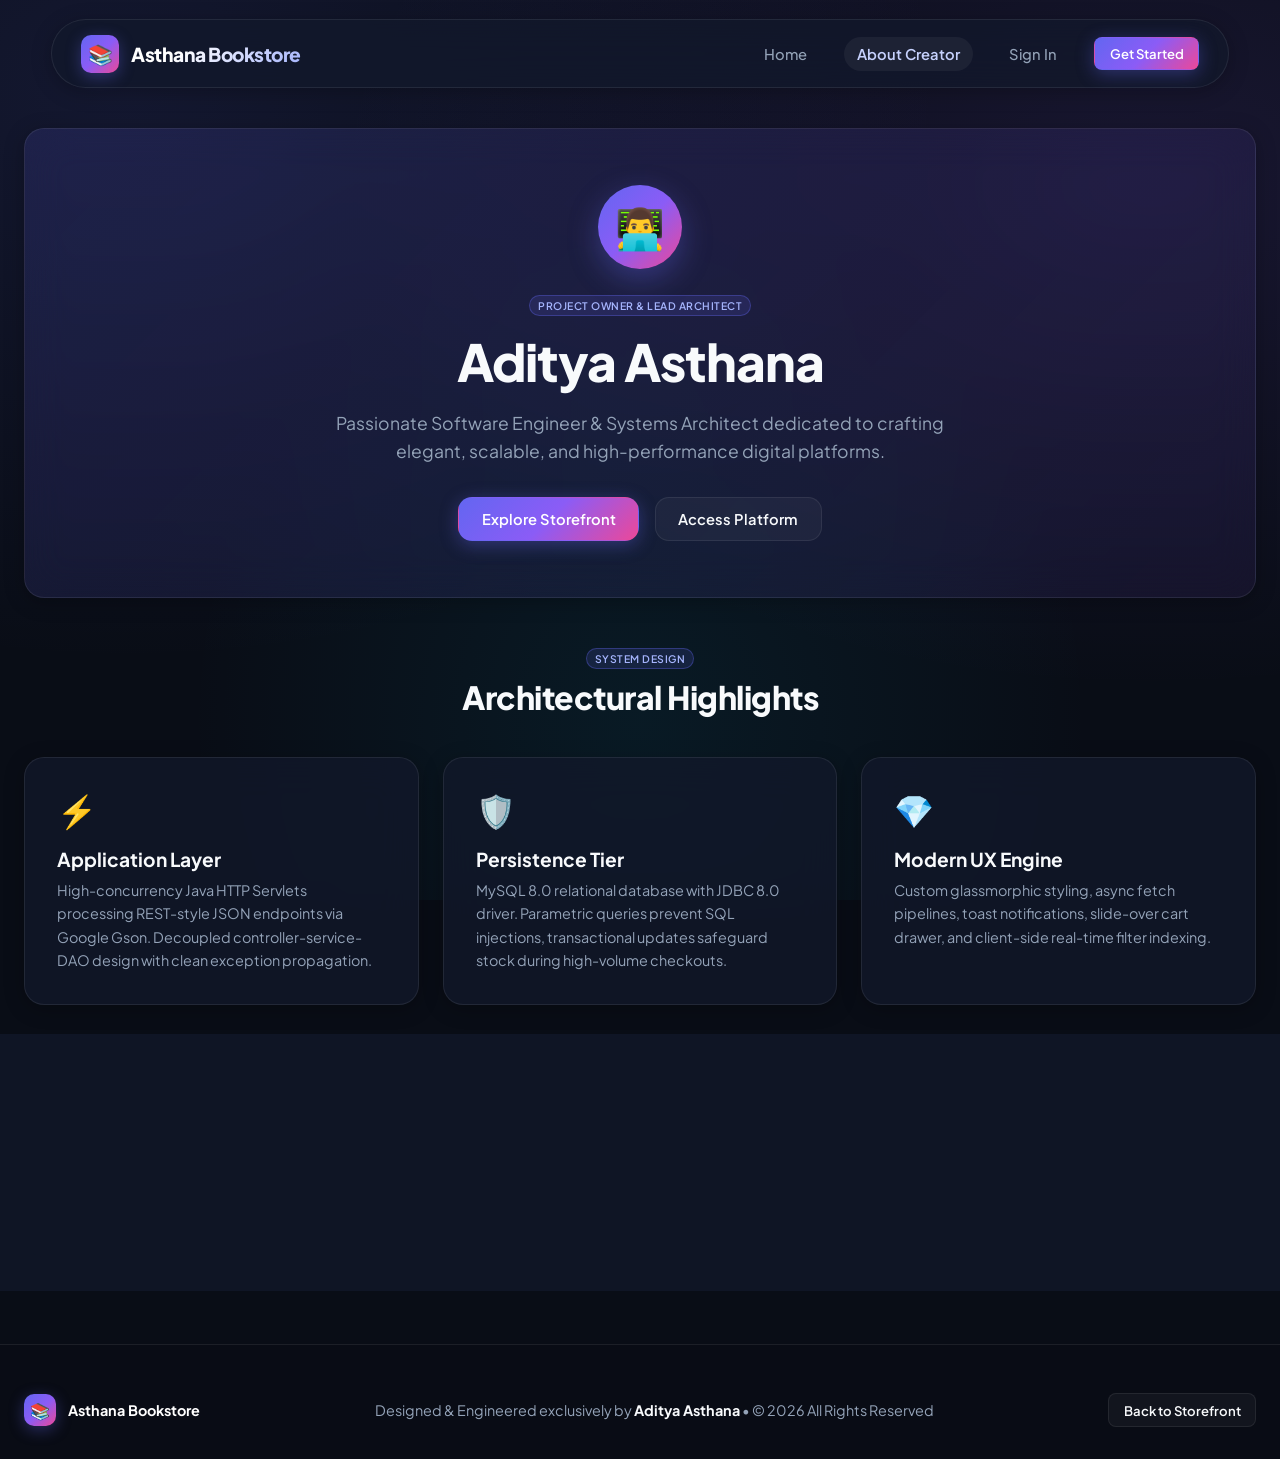
==== WebContent/about.html @ c239c08f "Initial commit: Asthana Bookstore Modern by Aditya Asthana" ====
<!DOCTYPE html>
<html lang="en">
<head>
    <meta charset="UTF-8">
    <meta name="viewport" content="width=device-width, initial-scale=1.0">
    <title>About Project & Creator | Asthana Bookstore</title>
    <link rel="icon" href="data:image/svg+xml,<svg xmlns=%22http://www.w3.org/2000/svg%22 viewBox=%220 0 100 100%22><text y=%22.9em%22 font-size=%2290%22>👨‍💻</text></svg>">
    <link rel="stylesheet" href="css/styles.css">
</head>
<body>

    <!-- Floating Navbar -->
    <nav class="app-navbar">
        <a href="index.html" class="brand-wrapper">
            <div class="brand-logo-icon">📚</div>
            <span class="brand-title">Asthana Bookstore</span>
        </a>
        <div class="nav-menu">
            <a href="index.html" class="nav-link">Home</a>
            <a href="about.html" class="nav-link active">About Creator</a>
            <a href="login.html" class="nav-link">Sign In</a>
            <a href="register.html" class="btn btn-primary btn-sm">Get Started</a>
        </div>
    </nav>

    <!-- Main Content -->
    <main class="container">
        
        <!-- Creator Hero Banner -->
        <div class="glass-panel" style="padding: 3.5rem 2.5rem; text-align: center; margin-bottom: 3rem; background: linear-gradient(135deg, rgba(99,102,241,0.15) 0%, rgba(139,92,246,0.08) 100%);">
            <div style="width: 84px; height: 84px; border-radius: 50%; background: var(--accent-gradient); display: flex; align-items: center; justify-content: center; font-size: 2.5rem; margin: 0 auto 1.5rem; box-shadow: 0 10px 30px var(--accent-glow);">
                👨‍💻
            </div>
            <span class="brand-badge" style="margin-bottom: 0.8rem; display: inline-block;">PROJECT OWNER & LEAD ARCHITECT</span>
            <h1 style="font-size: clamp(2.2rem, 4vw, 3.2rem); font-weight: 800; letter-spacing: -1px; margin-bottom: 1rem;">
                Aditya Asthana
            </h1>
            <p style="color: var(--text-secondary); max-width: 680px; margin: 0 auto 2rem; font-size: 1.1rem; line-height: 1.6;">
                Passionate Software Engineer & Systems Architect dedicated to crafting elegant, scalable, and high-performance digital platforms.
            </p>
            <div style="display: flex; gap: 1rem; justify-content: center; flex-wrap: wrap;">
                <a href="index.html" class="btn btn-primary">Explore Storefront</a>
                <a href="login.html" class="btn btn-outline">Access Platform</a>
            </div>
        </div>

        <!-- System Architecture Breakdown -->
        <div style="margin-bottom: 3.5rem;">
            <div style="text-align: center; margin-bottom: 2.5rem;">
                <span class="brand-badge" style="margin-bottom: 0.5rem; display: inline-block;">SYSTEM DESIGN</span>
                <h2 style="font-size: 2rem; font-weight: 800; letter-spacing: -0.5px;">Architectural Highlights</h2>
            </div>

            <div class="grid grid-cols-3">
                <div class="glass-panel">
                    <div style="font-size: 2rem; margin-bottom: 1rem;">⚡</div>
                    <h3 style="font-size: 1.2rem; font-weight: 700; margin-bottom: 0.5rem;">Application Layer</h3>
                    <p style="color: var(--text-secondary); font-size: 0.9rem; line-height: 1.6;">
                        High-concurrency Java HTTP Servlets processing REST-style JSON endpoints via Google Gson. Decoupled controller-service-DAO design with clean exception propagation.
                    </p>
                </div>

                <div class="glass-panel">
                    <div style="font-size: 2rem; margin-bottom: 1rem;">🛡️</div>
                    <h3 style="font-size: 1.2rem; font-weight: 700; margin-bottom: 0.5rem;">Persistence Tier</h3>
                    <p style="color: var(--text-secondary); font-size: 0.9rem; line-height: 1.6;">
                        MySQL 8.0 relational database with JDBC 8.0 driver. Parametric queries prevent SQL injections, transactional updates safeguard stock during high-volume checkouts.
                    </p>
                </div>

                <div class="glass-panel">
                    <div style="font-size: 2rem; margin-bottom: 1rem;">💎</div>
                    <h3 style="font-size: 1.2rem; font-weight: 700; margin-bottom: 0.5rem;">Modern UX Engine</h3>
                    <p style="color: var(--text-secondary); font-size: 0.9rem; line-height: 1.6;">
                        Custom glassmorphic styling, async fetch pipelines, toast notifications, slide-over cart drawer, and client-side real-time filter indexing.
                    </p>
                </div>
            </div>
        </div>

        <!-- Tech Stack Badges -->
        <div class="glass-panel" style="margin-bottom: 3rem; text-align: center;">
            <h3 style="font-size: 1.3rem; font-weight: 700; margin-bottom: 1.5rem;">Technologies & Core Standards</h3>
            <div style="display: flex; gap: 0.75rem; justify-content: center; flex-wrap: wrap;">
                <span class="chip-btn" style="cursor: default;">☕ Java JDK 8+</span>
                <span class="chip-btn" style="cursor: default;">🌐 Java Servlets & JSP API</span>
                <span class="chip-btn" style="cursor: default;">🐬 MySQL Server 8.0</span>
                <span class="chip-btn" style="cursor: default;">🔌 MySQL Connector/J</span>
                <span class="chip-btn" style="cursor: default;">📦 Apache Maven</span>
                <span class="chip-btn" style="cursor: default;">🚀 Embedded Tomcat (Webapp-Runner)</span>
                <span class="chip-btn" style="cursor: default;">⚡ ES6+ JavaScript Async/Await</span>
                <span class="chip-btn" style="cursor: default;">🎨 Glassmorphism & Vanilla CSS</span>
            </div>
        </div>
    </main>

    <!-- Footer -->
    <footer class="app-footer">
        <div class="footer-content">
            <div class="brand-wrapper">
                <div class="brand-logo-icon" style="width: 32px; height: 32px; font-size: 1rem;">📚</div>
                <span style="font-weight: 700; color: white;">Asthana Bookstore</span>
            </div>
            <div class="footer-credits">
                Designed & Engineered exclusively by <strong>Aditya Asthana</strong> • &copy; 2026 All Rights Reserved
            </div>
            <div>
                <a href="index.html" class="btn btn-outline btn-sm">Back to Storefront</a>
            </div>
        </div>
    </footer>

    <script src="js/app.js"></script>
</body>
</html>
---- WebContent/css/styles.css ----
@import url('https://fonts.googleapis.com/css2?family=Plus+Jakarta+Sans:wght@300;400;500;600;700;800&family=JetBrains+Mono:wght@400;500;600&display=swap');

:root {
    --bg-main: #090d16;
    --bg-secondary: #0d1322;
    --surface-glass: rgba(18, 25, 43, 0.75);
    --surface-glass-hover: rgba(28, 38, 64, 0.85);
    --surface-card: rgba(15, 23, 42, 0.65);
    --surface-card-hover: rgba(23, 33, 59, 0.85);
    
    --border-glass: rgba(255, 255, 255, 0.08);
    --border-glass-hover: rgba(99, 102, 241, 0.4);
    --border-active: #6366f1;
    
    --text-primary: #f8fafc;
    --text-secondary: #94a3b8;
    --text-muted: #64748b;
    
    --accent-indigo: #6366f1;
    --accent-violet: #8b5cf6;
    --accent-cyan: #06b6d4;
    --accent-pink: #ec4899;
    --accent-gradient: linear-gradient(135deg, #6366f1 0%, #8b5cf6 50%, #ec4899 100%);
    --accent-gradient-hover: linear-gradient(135deg, #4f46e5 0%, #7c3aed 50%, #db2777 100%);
    --accent-glow: rgba(99, 102, 241, 0.35);
    
    --success: #10b981;
    --success-bg: rgba(16, 185, 129, 0.12);
    --warning: #f59e0b;
    --warning-bg: rgba(245, 158, 11, 0.12);
    --danger: #ef4444;
    --danger-bg: rgba(239, 68, 68, 0.12);
    --info: #3b82f6;
    --info-bg: rgba(59, 130, 246, 0.12);

    --radius-sm: 8px;
    --radius-md: 14px;
    --radius-lg: 20px;
    --radius-full: 9999px;
    
    --shadow-subtle: 0 4px 20px rgba(0, 0, 0, 0.25);
    --shadow-elevated: 0 12px 40px rgba(0, 0, 0, 0.45);
    --shadow-glow: 0 0 30px rgba(99, 102, 241, 0.3);
    
    --transition: all 0.25s cubic-bezier(0.16, 1, 0.3, 1);
}

* {
    margin: 0;
    padding: 0;
    box-sizing: border-box;
    font-family: 'Plus Jakarta Sans', sans-serif;
}

body {
    background-color: var(--bg-main);
    color: var(--text-primary);
    min-height: 100vh;
    display: flex;
    flex-direction: column;
    overflow-x: hidden;
    position: relative;
    background-image: 
        radial-gradient(at 10% 10%, rgba(99, 102, 241, 0.12) 0px, transparent 50%),
        radial-gradient(at 90% 20%, rgba(139, 92, 246, 0.12) 0px, transparent 50%),
        radial-gradient(at 50% 80%, rgba(6, 182, 212, 0.08) 0px, transparent 50%);
    background-attachment: fixed;
}

/* Scrollbar */
::-webkit-scrollbar {
    width: 8px;
    height: 8px;
}
::-webkit-scrollbar-track {
    background: var(--bg-main);
}
::-webkit-scrollbar-thumb {
    background: rgba(255, 255, 255, 0.15);
    border-radius: var(--radius-full);
}
::-webkit-scrollbar-thumb:hover {
    background: rgba(255, 255, 255, 0.3);
}

/* Navigation */
nav.app-navbar {
    display: flex;
    justify-content: space-between;
    align-items: center;
    padding: 0.9rem 1.8rem;
    margin: 1.2rem auto 0;
    width: 92%;
    max-width: 1280px;
    background: var(--surface-glass);
    backdrop-filter: blur(20px);
    -webkit-backdrop-filter: blur(20px);
    border: 1px solid var(--border-glass);
    border-radius: var(--radius-full);
    box-shadow: var(--shadow-subtle);
    position: sticky;
    top: 1.2rem;
    z-index: 50;
    transition: var(--transition);
}

nav.app-navbar:hover {
    border-color: rgba(255, 255, 255, 0.14);
}

.brand-wrapper {
    display: flex;
    align-items: center;
    gap: 0.75rem;
    text-decoration: none;
}

.brand-logo-icon {
    width: 38px;
    height: 38px;
    background: var(--accent-gradient);
    border-radius: 10px;
    display: flex;
    align-items: center;
    justify-content: center;
    font-size: 1.25rem;
    color: white;
    box-shadow: 0 4px 15px var(--accent-glow);
}

.brand-title {
    font-size: 1.2rem;
    font-weight: 800;
    letter-spacing: -0.5px;
    background: linear-gradient(135deg, #ffffff 30%, #a5b4fc 100%);
    -webkit-background-clip: text;
    -webkit-text-fill-color: transparent;
}

.brand-badge {
    font-size: 0.65rem;
    padding: 0.2rem 0.5rem;
    background: rgba(99, 102, 241, 0.15);
    border: 1px solid rgba(99, 102, 241, 0.35);
    color: #a5b4fc;
    border-radius: var(--radius-full);
    font-weight: 600;
    letter-spacing: 0.5px;
    text-transform: uppercase;
}

.nav-menu {
    display: flex;
    align-items: center;
    gap: 1.5rem;
}

.nav-link {
    color: var(--text-secondary);
    text-decoration: none;
    font-size: 0.92rem;
    font-weight: 500;
    padding: 0.5rem 0.8rem;
    border-radius: var(--radius-full);
    transition: var(--transition);
    position: relative;
}

.nav-link:hover, .nav-link.active {
    color: var(--text-primary);
    background: rgba(255, 255, 255, 0.05);
}

.nav-link.active {
    color: #c7d2fe;
    font-weight: 600;
}

.cart-pill-btn {
    display: flex;
    align-items: center;
    gap: 0.5rem;
    background: rgba(99, 102, 241, 0.15);
    border: 1px solid rgba(99, 102, 241, 0.35);
    color: #e0e7ff;
    padding: 0.5rem 1.1rem;
    border-radius: var(--radius-full);
    font-weight: 600;
    font-size: 0.9rem;
    cursor: pointer;
    transition: var(--transition);
}

.cart-pill-btn:hover {
    background: rgba(99, 102, 241, 0.25);
    border-color: var(--accent-indigo);
    box-shadow: 0 0 15px rgba(99, 102, 241, 0.35);
    transform: translateY(-1px);
}

.cart-badge-count {
    background: var(--accent-gradient);
    color: white;
    font-size: 0.72rem;
    font-weight: 800;
    padding: 0.15rem 0.5rem;
    border-radius: var(--radius-full);
    min-width: 20px;
    text-align: center;
}

/* Layout Containers */
.container {
    max-width: 1280px;
    margin: 0 auto;
    padding: 2.5rem 1.5rem;
    width: 100%;
    flex: 1;
}

/* Glass Cards */
.glass-panel {
    background: var(--surface-glass);
    border: 1px solid var(--border-glass);
    backdrop-filter: blur(20px);
    -webkit-backdrop-filter: blur(20px);
    border-radius: var(--radius-lg);
    padding: 2rem;
    box-shadow: var(--shadow-subtle);
    transition: var(--transition);
}

.glass-panel:hover {
    border-color: rgba(255, 255, 255, 0.12);
}

/* Buttons */
.btn {
    display: inline-flex;
    align-items: center;
    justify-content: center;
    gap: 0.5rem;
    padding: 0.75rem 1.4rem;
    border-radius: var(--radius-md);
    font-size: 0.92rem;
    font-weight: 600;
    text-decoration: none;
    cursor: pointer;
    transition: var(--transition);
    border: 1px solid transparent;
    outline: none;
    user-select: none;
}

.btn-sm {
    padding: 0.45rem 0.9rem;
    font-size: 0.82rem;
    border-radius: var(--radius-sm);
}

.btn-lg {
    padding: 0.95rem 2rem;
    font-size: 1rem;
    border-radius: var(--radius-lg);
}

.btn-primary {
    background: var(--accent-gradient);
    color: white;
    box-shadow: 0 4px 18px var(--accent-glow);
}

.btn-primary:hover {
    background: var(--accent-gradient-hover);
    box-shadow: 0 6px 24px rgba(99, 102, 241, 0.5);
    transform: translateY(-2px);
}

.btn-outline {
    background: rgba(255, 255, 255, 0.04);
    border-color: var(--border-glass);
    color: var(--text-primary);
}

.btn-outline:hover {
    background: rgba(255, 255, 255, 0.09);
    border-color: rgba(255, 255, 255, 0.2);
    transform: translateY(-1px);
}

.btn-success {
    background: linear-gradient(135deg, #10b981 0%, #059669 100%);
    color: white;
    box-shadow: 0 4px 15px rgba(16, 185, 129, 0.3);
}

.btn-success:hover {
    box-shadow: 0 6px 20px rgba(16, 185, 129, 0.45);
    transform: translateY(-2px);
}

.btn-danger {
    background: linear-gradient(135deg, #ef4444 0%, #dc2626 100%);
    color: white;
    box-shadow: 0 4px 15px rgba(239, 68, 68, 0.3);
}

.btn-danger:hover {
    box-shadow: 0 6px 20px rgba(239, 68, 68, 0.45);
    transform: translateY(-2px);
}

.btn-ghost {
    background: transparent;
    color: var(--text-secondary);
}

.btn-ghost:hover {
    color: var(--text-primary);
    background: rgba(255, 255, 255, 0.05);
}

.w-full {
    width: 100%;
}

/* Forms & Inputs */
.form-group {
    margin-bottom: 1.25rem;
    text-align: left;
}

.form-group label {
    display: block;
    margin-bottom: 0.45rem;
    font-size: 0.86rem;
    font-weight: 500;
    color: var(--text-secondary);
}

.form-control {
    width: 100%;
    padding: 0.8rem 1rem;
    background: rgba(10, 15, 28, 0.7);
    border: 1px solid var(--border-glass);
    border-radius: var(--radius-md);
    color: var(--text-primary);
    font-size: 0.95rem;
    transition: var(--transition);
    outline: none;
}

.form-control:focus {
    border-color: var(--accent-indigo);
    box-shadow: 0 0 0 3px rgba(99, 102, 241, 0.25);
    background: rgba(15, 23, 42, 0.85);
}

.form-control::placeholder {
    color: var(--text-muted);
}

/* Grids */
.grid {
    display: grid;
    gap: 1.5rem;
}

.grid-cols-2 {
    grid-template-columns: repeat(auto-fit, minmax(300px, 1fr));
}

.grid-cols-3 {
    grid-template-columns: repeat(auto-fit, minmax(310px, 1fr));
}

.grid-cols-4 {
    grid-template-columns: repeat(auto-fit, minmax(240px, 1fr));
}

/* Book Card */
.book-card-modern {
    background: var(--surface-card);
    border: 1px solid var(--border-glass);
    border-radius: var(--radius-lg);
    padding: 1.5rem;
    display: flex;
    flex-direction: column;
    justify-content: space-between;
    transition: var(--transition);
    position: relative;
    overflow: hidden;
}

.book-card-modern::before {
    content: '';
    position: absolute;
    top: 0;
    left: 0;
    right: 0;
    height: 3px;
    background: var(--accent-gradient);
    opacity: 0;
    transition: var(--transition);
}

.book-card-modern:hover {
    background: var(--surface-card-hover);
    border-color: var(--border-glass-hover);
    transform: translateY(-5px);
    box-shadow: var(--shadow-elevated), 0 0 25px rgba(99, 102, 241, 0.15);
}

.book-card-modern:hover::before {
    opacity: 1;
}

.book-cover-art {
    height: 160px;
    border-radius: var(--radius-md);
    background: linear-gradient(135deg, rgba(99, 102, 241, 0.25) 0%, rgba(139, 92, 246, 0.15) 100%);
    border: 1px solid rgba(255, 255, 255, 0.05);
    display: flex;
    flex-direction: column;
    align-items: center;
    justify-content: center;
    margin-bottom: 1.25rem;
    position: relative;
    overflow: hidden;
}

.book-cover-icon {
    font-size: 3.5rem;
    filter: drop-shadow(0 4px 10px rgba(0, 0, 0, 0.3));
    transition: var(--transition);
}

.book-card-modern:hover .book-cover-icon {
    transform: scale(1.1) rotate(-4deg);
}

.book-barcode-pill {
    position: absolute;
    bottom: 8px;
    right: 8px;
    font-family: 'JetBrains Mono', monospace;
    font-size: 0.65rem;
    padding: 0.15rem 0.5rem;
    background: rgba(0, 0, 0, 0.6);
    border-radius: var(--radius-full);
    color: var(--text-secondary);
    border: 1px solid rgba(255, 255, 255, 0.1);
}

.book-title {
    font-size: 1.15rem;
    font-weight: 700;
    line-height: 1.35;
    margin-bottom: 0.4rem;
    color: var(--text-primary);
}

.book-author {
    font-size: 0.88rem;
    color: var(--text-secondary);
    margin-bottom: 1rem;
    font-weight: 500;
}

.book-price-row {
    display: flex;
    justify-content: space-between;
    align-items: baseline;
    margin: 0.75rem 0 1rem;
    padding-top: 0.75rem;
    border-top: 1px solid var(--border-glass);
}

.book-price-tag {
    font-size: 1.5rem;
    font-weight: 800;
    color: #34d399;
    letter-spacing: -0.5px;
}

.book-price-tag span {
    font-size: 1rem;
    font-weight: 600;
    color: var(--text-secondary);
}

.stock-status-pill {
    font-size: 0.72rem;
    font-weight: 700;
    padding: 0.25rem 0.6rem;
    border-radius: var(--radius-full);
    text-transform: uppercase;
    letter-spacing: 0.5px;
}

.stock-in {
    background: var(--success-bg);
    color: var(--success);
    border: 1px solid rgba(16, 185, 129, 0.3);
}

.stock-low {
    background: var(--warning-bg);
    color: var(--warning);
    border: 1px solid rgba(245, 158, 11, 0.3);
}

.stock-out {
    background: var(--danger-bg);
    color: var(--danger);
    border: 1px solid rgba(239, 68, 68, 0.3);
}

.quantity-control {
    display: flex;
    align-items: center;
    background: rgba(0, 0, 0, 0.3);
    border: 1px solid var(--border-glass);
    border-radius: var(--radius-md);
    overflow: hidden;
}

.qty-btn {
    background: transparent;
    border: none;
    color: var(--text-primary);
    width: 34px;
    height: 34px;
    font-size: 1.1rem;
    cursor: pointer;
    transition: var(--transition);
    display: flex;
    align-items: center;
    justify-content: center;
}

.qty-btn:hover {
    background: rgba(255, 255, 255, 0.1);
    color: var(--accent-indigo);
}

.qty-input {
    width: 40px;
    background: transparent;
    border: none;
    color: white;
    text-align: center;
    font-weight: 700;
    font-size: 0.95rem;
    outline: none;
}

/* Analytics Stats Card */
.stat-card {
    background: var(--surface-card);
    border: 1px solid var(--border-glass);
    border-radius: var(--radius-lg);
    padding: 1.5rem;
    display: flex;
    align-items: center;
    gap: 1.25rem;
    transition: var(--transition);
}

.stat-card:hover {
    background: var(--surface-card-hover);
    border-color: var(--border-glass-hover);
    transform: translateY(-3px);
}

.stat-icon-box {
    width: 52px;
    height: 52px;
    border-radius: var(--radius-md);
    display: flex;
    align-items: center;
    justify-content: center;
    font-size: 1.7rem;
    flex-shrink: 0;
}

.stat-value {
    font-size: 1.8rem;
    font-weight: 800;
    letter-spacing: -0.5px;
    color: var(--text-primary);
}

.stat-label {
    font-size: 0.85rem;
    color: var(--text-secondary);
    font-weight: 500;
}

/* Tables */
.modern-table-wrapper {
    overflow-x: auto;
    border-radius: var(--radius-lg);
    border: 1px solid var(--border-glass);
    background: var(--surface-card);
}

table.modern-table {
    width: 100%;
    border-collapse: collapse;
    text-align: left;
}

table.modern-table th {
    padding: 1.1rem 1.4rem;
    font-size: 0.82rem;
    font-weight: 600;
    color: var(--text-secondary);
    text-transform: uppercase;
    letter-spacing: 0.5px;
    background: rgba(0, 0, 0, 0.25);
    border-bottom: 1px solid var(--border-glass);
}

table.modern-table td {
    padding: 1.1rem 1.4rem;
    font-size: 0.92rem;
    color: var(--text-primary);
    border-bottom: 1px solid var(--border-glass);
    vertical-align: middle;
}

table.modern-table tbody tr {
    transition: var(--transition);
}

table.modern-table tbody tr:hover {
    background: rgba(255, 255, 255, 0.03);
}

/* Modals */
.modal-overlay {
    position: fixed;
    inset: 0;
    background: rgba(0, 0, 0, 0.75);
    backdrop-filter: blur(12px);
    -webkit-backdrop-filter: blur(12px);
    z-index: 1000;
    display: none;
    align-items: center;
    justify-content: center;
    padding: 1rem;
    opacity: 0;
    transition: opacity 0.3s ease;
}

.modal-overlay.active {
    display: flex;
    opacity: 1;
}

.modal-box {
    background: var(--bg-secondary);
    border: 1px solid rgba(255, 255, 255, 0.12);
    border-radius: var(--radius-lg);
    width: 100%;
    max-width: 550px;
    box-shadow: 0 20px 60px rgba(0, 0, 0, 0.6);
    overflow: hidden;
    transform: scale(0.95);
    transition: transform 0.3s cubic-bezier(0.16, 1, 0.3, 1);
}

.modal-overlay.active .modal-box {
    transform: scale(1);
}

.modal-header {
    display: flex;
    justify-content: space-between;
    align-items: center;
    padding: 1.4rem 1.8rem;
    border-bottom: 1px solid var(--border-glass);
}

.modal-title {
    font-size: 1.25rem;
    font-weight: 700;
}

.modal-close-btn {
    background: transparent;
    border: none;
    color: var(--text-muted);
    font-size: 1.5rem;
    cursor: pointer;
    line-height: 1;
    transition: var(--transition);
}

.modal-close-btn:hover {
    color: white;
    transform: scale(1.1);
}

.modal-body {
    padding: 1.8rem;
    max-height: 80vh;
    overflow-y: auto;
}

/* Cart Slide-Over Drawer */
.cart-drawer-overlay {
    position: fixed;
    inset: 0;
    background: rgba(0, 0, 0, 0.65);
    backdrop-filter: blur(8px);
    z-index: 1000;
    display: none;
    opacity: 0;
    transition: opacity 0.3s ease;
}

.cart-drawer-overlay.active {
    display: block;
    opacity: 1;
}

.cart-drawer {
    position: fixed;
    top: 0;
    right: 0;
    bottom: 0;
    width: 100%;
    max-width: 460px;
    background: var(--bg-secondary);
    border-left: 1px solid var(--border-glass);
    box-shadow: -10px 0 40px rgba(0, 0, 0, 0.5);
    z-index: 1001;
    display: flex;
    flex-direction: column;
    transform: translateX(100%);
    transition: transform 0.35s cubic-bezier(0.16, 1, 0.3, 1);
}

.cart-drawer.active {
    transform: translateX(0);
}

.cart-drawer-header {
    display: flex;
    justify-content: space-between;
    align-items: center;
    padding: 1.4rem 1.8rem;
    border-bottom: 1px solid var(--border-glass);
}

.cart-drawer-body {
    flex: 1;
    padding: 1.5rem;
    overflow-y: auto;
    display: flex;
    flex-direction: column;
    gap: 1rem;
}

.cart-drawer-footer {
    padding: 1.5rem 1.8rem;
    border-top: 1px solid var(--border-glass);
    background: rgba(0, 0, 0, 0.25);
}

/* Toast Notifications Container */
#toast-container {
    position: fixed;
    bottom: 24px;
    right: 24px;
    z-index: 9999;
    display: flex;
    flex-direction: column;
    gap: 10px;
    pointer-events: none;
}

.toast {
    pointer-events: auto;
    background: rgba(18, 25, 43, 0.95);
    backdrop-filter: blur(16px);
    border: 1px solid var(--border-glass);
    border-radius: var(--radius-md);
    padding: 0.9rem 1.4rem;
    color: white;
    box-shadow: 0 10px 30px rgba(0, 0, 0, 0.5);
    display: flex;
    align-items: center;
    gap: 0.75rem;
    min-width: 300px;
    max-width: 420px;
    transform: translateX(50px);
    opacity: 0;
    animation: toastIn 0.3s forwards cubic-bezier(0.16, 1, 0.3, 1);
}

.toast.toast-success {
    border-color: rgba(16, 185, 129, 0.4);
    border-left: 4px solid var(--success);
}

.toast.toast-error {
    border-color: rgba(239, 68, 68, 0.4);
    border-left: 4px solid var(--danger);
}

.toast.toast-info {
    border-color: rgba(59, 130, 246, 0.4);
    border-left: 4px solid var(--info);
}

@keyframes toastIn {
    to {
        transform: translateX(0);
        opacity: 1;
    }
}

@keyframes toastOut {
    to {
        transform: translateX(50px);
        opacity: 0;
    }
}

/* Hero Section */
.hero-section {
    text-align: center;
    padding: 5rem 1rem 3.5rem;
    position: relative;
}

.hero-badge {
    display: inline-flex;
    align-items: center;
    gap: 0.5rem;
    padding: 0.35rem 0.9rem;
    background: rgba(99, 102, 241, 0.12);
    border: 1px solid rgba(99, 102, 241, 0.3);
    color: #c7d2fe;
    border-radius: var(--radius-full);
    font-size: 0.82rem;
    font-weight: 600;
    margin-bottom: 1.5rem;
}

.hero-title {
    font-size: clamp(2.4rem, 5vw, 4rem);
    font-weight: 800;
    line-height: 1.15;
    letter-spacing: -1.5px;
    margin-bottom: 1.5rem;
    color: #ffffff;
}

.hero-title .gradient-text {
    background: var(--accent-gradient);
    -webkit-background-clip: text;
    -webkit-text-fill-color: transparent;
}

.hero-subtitle {
    font-size: 1.15rem;
    color: var(--text-secondary);
    max-width: 660px;
    margin: 0 auto 2.5rem;
    line-height: 1.6;
}

.hero-actions {
    display: flex;
    gap: 1rem;
    justify-content: center;
    flex-wrap: wrap;
    margin-bottom: 3.5rem;
}

.stats-strip {
    display: grid;
    grid-template-columns: repeat(auto-fit, minmax(200px, 1fr));
    gap: 1.5rem;
    padding: 1.8rem 2.2rem;
    background: var(--surface-glass);
    border: 1px solid var(--border-glass);
    border-radius: var(--radius-lg);
    backdrop-filter: blur(20px);
    max-width: 1000px;
    margin: 0 auto;
}

.stat-item {
    text-align: center;
}

.stat-item-number {
    font-size: 2rem;
    font-weight: 800;
    letter-spacing: -0.5px;
    background: linear-gradient(135deg, #ffffff 30%, #a5b4fc 100%);
    -webkit-background-clip: text;
    -webkit-text-fill-color: transparent;
}

.stat-item-label {
    font-size: 0.85rem;
    color: var(--text-secondary);
    margin-top: 0.2rem;
    font-weight: 500;
}

/* Filter Bar */
.filter-bar {
    display: flex;
    justify-content: space-between;
    align-items: center;
    gap: 1rem;
    flex-wrap: wrap;
    margin-bottom: 2rem;
}

.search-box-wrapper {
    position: relative;
    flex: 1;
    min-width: 260px;
    max-width: 420px;
}

.search-box-wrapper input {
    padding-left: 2.6rem;
}

.search-icon-adornment {
    position: absolute;
    left: 1rem;
    top: 50%;
    transform: translateY(-50%);
    color: var(--text-muted);
    font-size: 1rem;
}

.category-chips {
    display: flex;
    gap: 0.5rem;
    flex-wrap: wrap;
}

.chip-btn {
    padding: 0.45rem 0.95rem;
    border-radius: var(--radius-full);
    border: 1px solid var(--border-glass);
    background: rgba(255, 255, 255, 0.03);
    color: var(--text-secondary);
    font-size: 0.82rem;
    font-weight: 600;
    cursor: pointer;
    transition: var(--transition);
}

.chip-btn:hover, .chip-btn.active {
    background: rgba(99, 102, 241, 0.2);
    border-color: var(--accent-indigo);
    color: #e0e7ff;
}

/* Digital Invoice Styling */
.invoice-card {
    background: #0f172a;
    border: 1px solid var(--border-glass);
    border-radius: var(--radius-lg);
    padding: 2.2rem;
    color: var(--text-primary);
}

.invoice-badge-success {
    display: inline-flex;
    align-items: center;
    gap: 0.4rem;
    padding: 0.35rem 0.8rem;
    background: var(--success-bg);
    color: var(--success);
    border: 1px solid rgba(16, 185, 129, 0.3);
    border-radius: var(--radius-full);
    font-size: 0.78rem;
    font-weight: 700;
}

/* Footer */
footer.app-footer {
    margin-top: auto;
    border-top: 1px solid var(--border-glass);
    background: rgba(9, 13, 22, 0.9);
    padding: 3rem 1.5rem 2rem;
    color: var(--text-secondary);
    font-size: 0.9rem;
}

.footer-content {
    max-width: 1280px;
    margin: 0 auto;
    display: flex;
    justify-content: space-between;
    align-items: center;
    flex-wrap: wrap;
    gap: 1.5rem;
}

.footer-credits strong {
    color: var(--text-primary);
}

/* Responsive */
@media (max-width: 768px) {
    nav.app-navbar {
        width: 95%;
        padding: 0.75rem 1.2rem;
    }
    .nav-menu {
        gap: 0.8rem;
    }
    .stats-strip {
        grid-template-columns: repeat(2, 1fr);
    }
    .hero-title {
        font-size: 2.2rem;
    }
}
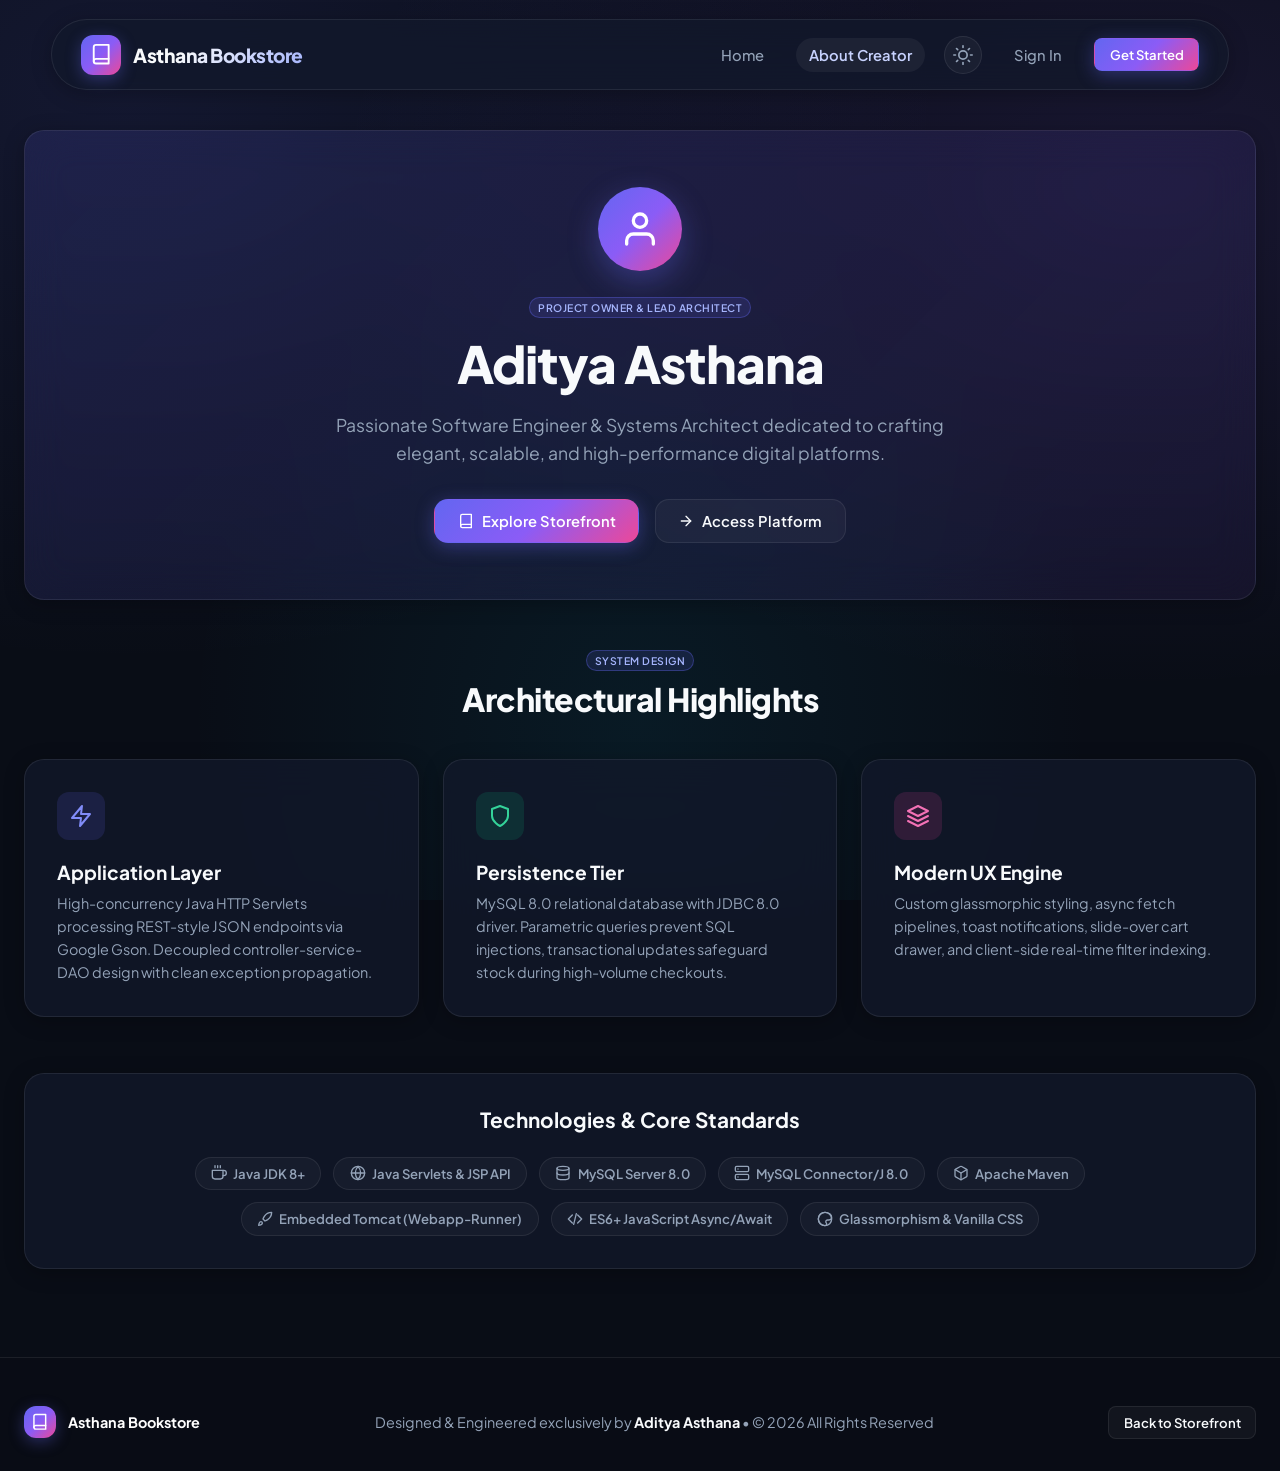
==== commit 9a82c8cd: "Enhance UI with crisp SVG icons, Theme Switcher, Wishlist, Quick View, Promo Engine, CSV Export, and" ====
--- a/WebContent/about.html
+++ b/WebContent/about.html
@@ -12,12 +12,20 @@
     <!-- Floating Navbar -->
     <nav class="app-navbar">
         <a href="index.html" class="brand-wrapper">
-            <div class="brand-logo-icon">📚</div>
+            <div class="brand-logo-icon">
+                <svg class="svg-icon" viewBox="0 0 24 24" style="color: white; width: 1.4rem; height: 1.4rem;"><path d="M4 19.5A2.5 2.5 0 0 1 6.5 17H20"></path><path d="M6.5 2H20v20H6.5A2.5 2.5 0 0 1 4 19.5v-15A2.5 2.5 0 0 1 6.5 2z"></path></svg>
+            </div>
             <span class="brand-title">Asthana Bookstore</span>
         </a>
         <div class="nav-menu">
             <a href="index.html" class="nav-link">Home</a>
             <a href="about.html" class="nav-link active">About Creator</a>
+            
+            <!-- Theme Switcher Button -->
+            <button class="icon-btn theme-toggle-btn" onclick="ThemeManager.toggle()" title="Toggle Dark/Light Theme">
+                <svg class="svg-icon" viewBox="0 0 24 24"><circle cx="12" cy="12" r="5"></circle><line x1="12" y1="1" x2="12" y2="3"></line><line x1="12" y1="21" x2="12" y2="23"></line><line x1="4.22" y1="4.22" x2="5.64" y2="5.64"></line><line x1="18.36" y1="18.36" x2="19.78" y2="19.78"></line><line x1="1" y1="12" x2="3" y2="12"></line><line x1="21" y1="12" x2="23" y2="12"></line><line x1="4.22" y1="19.78" x2="5.64" y2="18.36"></line><line x1="18.36" y1="5.64" x2="19.78" y2="4.22"></line></svg>
+            </button>
+
             <a href="login.html" class="nav-link">Sign In</a>
             <a href="register.html" class="btn btn-primary btn-sm">Get Started</a>
         </div>
@@ -28,8 +36,8 @@
         
         <!-- Creator Hero Banner -->
         <div class="glass-panel" style="padding: 3.5rem 2.5rem; text-align: center; margin-bottom: 3rem; background: linear-gradient(135deg, rgba(99,102,241,0.15) 0%, rgba(139,92,246,0.08) 100%);">
-            <div style="width: 84px; height: 84px; border-radius: 50%; background: var(--accent-gradient); display: flex; align-items: center; justify-content: center; font-size: 2.5rem; margin: 0 auto 1.5rem; box-shadow: 0 10px 30px var(--accent-glow);">
-                👨‍💻
+            <div style="width: 84px; height: 84px; border-radius: 50%; background: var(--accent-gradient); display: flex; align-items: center; justify-content: center; margin: 0 auto 1.5rem; box-shadow: 0 10px 30px var(--accent-glow);">
+                <svg class="svg-icon" viewBox="0 0 24 24" style="width: 2.5rem; height: 2.5rem; color: white;"><path d="M20 21v-2a4 4 0 0 0-4-4H8a4 4 0 0 0-4 4v2"></path><circle cx="12" cy="7" r="4"></circle></svg>
             </div>
             <span class="brand-badge" style="margin-bottom: 0.8rem; display: inline-block;">PROJECT OWNER & LEAD ARCHITECT</span>
             <h1 style="font-size: clamp(2.2rem, 4vw, 3.2rem); font-weight: 800; letter-spacing: -1px; margin-bottom: 1rem;">
@@ -39,8 +47,14 @@
                 Passionate Software Engineer & Systems Architect dedicated to crafting elegant, scalable, and high-performance digital platforms.
             </p>
             <div style="display: flex; gap: 1rem; justify-content: center; flex-wrap: wrap;">
-                <a href="index.html" class="btn btn-primary">Explore Storefront</a>
-                <a href="login.html" class="btn btn-outline">Access Platform</a>
+                <a href="index.html" class="btn btn-primary">
+                    <svg class="svg-icon svg-icon-sm" viewBox="0 0 24 24"><path d="M4 19.5A2.5 2.5 0 0 1 6.5 17H20"></path><path d="M6.5 2H20v20H6.5A2.5 2.5 0 0 1 4 19.5v-15A2.5 2.5 0 0 1 6.5 2z"></path></svg>
+                    <span>Explore Storefront</span>
+                </a>
+                <a href="login.html" class="btn btn-outline">
+                    <svg class="svg-icon svg-icon-sm" viewBox="0 0 24 24"><line x1="5" y1="12" x2="19" y2="12"></line><polyline points="12 5 19 12 12 19"></polyline></svg>
+                    <span>Access Platform</span>
+                </a>
             </div>
         </div>
 
@@ -53,7 +67,9 @@
 
             <div class="grid grid-cols-3">
                 <div class="glass-panel">
-                    <div style="font-size: 2rem; margin-bottom: 1rem;">⚡</div>
+                    <div style="width: 48px; height: 48px; border-radius: 12px; background: rgba(99,102,241,0.15); display: flex; align-items: center; justify-content: center; margin-bottom: 1.2rem; color: #818cf8;">
+                        <svg class="svg-icon" viewBox="0 0 24 24" style="width: 1.5rem; height: 1.5rem;"><polygon points="13 2 3 14 12 14 11 22 21 10 12 10 13 2"></polygon></svg>
+                    </div>
                     <h3 style="font-size: 1.2rem; font-weight: 700; margin-bottom: 0.5rem;">Application Layer</h3>
                     <p style="color: var(--text-secondary); font-size: 0.9rem; line-height: 1.6;">
                         High-concurrency Java HTTP Servlets processing REST-style JSON endpoints via Google Gson. Decoupled controller-service-DAO design with clean exception propagation.
@@ -61,7 +77,9 @@
                 </div>
 
                 <div class="glass-panel">
-                    <div style="font-size: 2rem; margin-bottom: 1rem;">🛡️</div>
+                    <div style="width: 48px; height: 48px; border-radius: 12px; background: rgba(16,185,129,0.15); display: flex; align-items: center; justify-content: center; margin-bottom: 1.2rem; color: #34d399;">
+                        <svg class="svg-icon" viewBox="0 0 24 24" style="width: 1.5rem; height: 1.5rem;"><path d="M12 22s8-4 8-10V5l-8-3-8 3v7c0 6 8 10 8 10z"></path></svg>
+                    </div>
                     <h3 style="font-size: 1.2rem; font-weight: 700; margin-bottom: 0.5rem;">Persistence Tier</h3>
                     <p style="color: var(--text-secondary); font-size: 0.9rem; line-height: 1.6;">
                         MySQL 8.0 relational database with JDBC 8.0 driver. Parametric queries prevent SQL injections, transactional updates safeguard stock during high-volume checkouts.
@@ -69,7 +87,9 @@
                 </div>
 
                 <div class="glass-panel">
-                    <div style="font-size: 2rem; margin-bottom: 1rem;">💎</div>
+                    <div style="width: 48px; height: 48px; border-radius: 12px; background: rgba(236,72,153,0.15); display: flex; align-items: center; justify-content: center; margin-bottom: 1.2rem; color: #f472b6;">
+                        <svg class="svg-icon" viewBox="0 0 24 24" style="width: 1.5rem; height: 1.5rem;"><polygon points="12 2 2 7 12 12 22 7 12 2"></polygon><polyline points="2 17 12 22 22 17"></polyline><polyline points="2 12 12 17 22 12"></polyline></svg>
+                    </div>
                     <h3 style="font-size: 1.2rem; font-weight: 700; margin-bottom: 0.5rem;">Modern UX Engine</h3>
                     <p style="color: var(--text-secondary); font-size: 0.9rem; line-height: 1.6;">
                         Custom glassmorphic styling, async fetch pipelines, toast notifications, slide-over cart drawer, and client-side real-time filter indexing.
@@ -82,14 +102,38 @@
         <div class="glass-panel" style="margin-bottom: 3rem; text-align: center;">
             <h3 style="font-size: 1.3rem; font-weight: 700; margin-bottom: 1.5rem;">Technologies & Core Standards</h3>
             <div style="display: flex; gap: 0.75rem; justify-content: center; flex-wrap: wrap;">
-                <span class="chip-btn" style="cursor: default;">☕ Java JDK 8+</span>
-                <span class="chip-btn" style="cursor: default;">🌐 Java Servlets & JSP API</span>
-                <span class="chip-btn" style="cursor: default;">🐬 MySQL Server 8.0</span>
-                <span class="chip-btn" style="cursor: default;">🔌 MySQL Connector/J</span>
-                <span class="chip-btn" style="cursor: default;">📦 Apache Maven</span>
-                <span class="chip-btn" style="cursor: default;">🚀 Embedded Tomcat (Webapp-Runner)</span>
-                <span class="chip-btn" style="cursor: default;">⚡ ES6+ JavaScript Async/Await</span>
-                <span class="chip-btn" style="cursor: default;">🎨 Glassmorphism & Vanilla CSS</span>
+                <span class="chip-btn" style="cursor: default; display: inline-flex; align-items: center; gap: 0.4rem;">
+                    <svg class="svg-icon svg-icon-sm" viewBox="0 0 24 24"><path d="M18 8h1a4 4 0 0 1 0 8h-1"></path><path d="M2 8h16v9a4 4 0 0 1-4 4H6a4 4 0 0 1-4-4V8z"></path><line x1="6" y1="1" x2="6" y2="4"></line><line x1="10" y1="1" x2="10" y2="4"></line><line x1="14" y1="1" x2="14" y2="4"></line></svg>
+                    Java JDK 8+
+                </span>
+                <span class="chip-btn" style="cursor: default; display: inline-flex; align-items: center; gap: 0.4rem;">
+                    <svg class="svg-icon svg-icon-sm" viewBox="0 0 24 24"><circle cx="12" cy="12" r="10"></circle><line x1="2" y1="12" x2="22" y2="12"></line><path d="M12 2a15.3 15.3 0 0 1 4 10 15.3 15.3 0 0 1-4 10 15.3 15.3 0 0 1-4-10 15.3 15.3 0 0 1 4-10z"></path></svg>
+                    Java Servlets & JSP API
+                </span>
+                <span class="chip-btn" style="cursor: default; display: inline-flex; align-items: center; gap: 0.4rem;">
+                    <svg class="svg-icon svg-icon-sm" viewBox="0 0 24 24"><ellipse cx="12" cy="5" rx="9" ry="3"></ellipse><path d="M21 12c0 1.66-4 3-9 3s-9-1.34-9-3"></path><path d="M3 5v14c0 1.66 4 3 9 3s9-1.34 9-3V5"></path></svg>
+                    MySQL Server 8.0
+                </span>
+                <span class="chip-btn" style="cursor: default; display: inline-flex; align-items: center; gap: 0.4rem;">
+                    <svg class="svg-icon svg-icon-sm" viewBox="0 0 24 24"><rect x="2" y="2" width="20" height="8" rx="2" ry="2"></rect><rect x="2" y="14" width="20" height="8" rx="2" ry="2"></rect><line x1="6" y1="6" x2="6.01" y2="6"></line><line x1="6" y1="18" x2="6.01" y2="18"></line></svg>
+                    MySQL Connector/J 8.0
+                </span>
+                <span class="chip-btn" style="cursor: default; display: inline-flex; align-items: center; gap: 0.4rem;">
+                    <svg class="svg-icon svg-icon-sm" viewBox="0 0 24 24"><path d="M21 16V8a2 2 0 0 0-1-1.73l-7-4a2 2 0 0 0-2 0l-7 4A2 2 0 0 0 3 8v8a2 2 0 0 0 1 1.73l7 4a2 2 0 0 0 2 0l7-4A2 2 0 0 0 21 16z"></path><polyline points="3.27 6.96 12 12.01 20.73 6.96"></polyline><line x1="12" y1="22.08" x2="12" y2="12"></line></svg>
+                    Apache Maven
+                </span>
+                <span class="chip-btn" style="cursor: default; display: inline-flex; align-items: center; gap: 0.4rem;">
+                    <svg class="svg-icon svg-icon-sm" viewBox="0 0 24 24"><path d="M4.5 16.5c-1.5 1.26-2 5-2 5s3.74-.5 5-2c.71-.84.7-2.13-.09-2.91a2.18 2.18 0 0 0-2.91-.09z"></path><path d="M12 15l-3-3a22 22 0 0 1 2-3.95A12.88 12.88 0 0 1 22 2c0 2.72-.78 7.5-6 11a22.35 22.35 0 0 1-4 2z"></path></svg>
+                    Embedded Tomcat (Webapp-Runner)
+                </span>
+                <span class="chip-btn" style="cursor: default; display: inline-flex; align-items: center; gap: 0.4rem;">
+                    <svg class="svg-icon svg-icon-sm" viewBox="0 0 24 24"><polyline points="16 18 22 12 16 6"></polyline><polyline points="8 6 2 12 8 18"></polyline><line x1="14" y1="4" x2="10" y2="20"></line></svg>
+                    ES6+ JavaScript Async/Await
+                </span>
+                <span class="chip-btn" style="cursor: default; display: inline-flex; align-items: center; gap: 0.4rem;">
+                    <svg class="svg-icon svg-icon-sm" viewBox="0 0 24 24"><circle cx="12" cy="12" r="10"></circle><path d="M12 2a10 10 0 0 0 0 20c1.38 0 2.5-1.12 2.5-2.5 0-.61-.23-1.2-.64-1.67-.4-.46-.64-1.06-.64-1.83 0-1.38 1.12-2.5 2.5-2.5H18a4 4 0 0 0 4-4c0-4.42-4.48-7.5-10-7.5z"></path></svg>
+                    Glassmorphism & Vanilla CSS
+                </span>
             </div>
         </div>
     </main>
@@ -98,7 +142,9 @@
     <footer class="app-footer">
         <div class="footer-content">
             <div class="brand-wrapper">
-                <div class="brand-logo-icon" style="width: 32px; height: 32px; font-size: 1rem;">📚</div>
+                <div class="brand-logo-icon" style="width: 32px; height: 32px; font-size: 1rem;">
+                    <svg class="svg-icon" viewBox="0 0 24 24" style="color: white; width: 1.1rem; height: 1.1rem;"><path d="M4 19.5A2.5 2.5 0 0 1 6.5 17H20"></path><path d="M6.5 2H20v20H6.5A2.5 2.5 0 0 1 4 19.5v-15A2.5 2.5 0 0 1 6.5 2z"></path></svg>
+                </div>
                 <span style="font-weight: 700; color: white;">Asthana Bookstore</span>
             </div>
             <div class="footer-credits">
--- a/WebContent/css/styles.css
+++ b/WebContent/css/styles.css
@@ -45,6 +45,26 @@
     --transition: all 0.25s cubic-bezier(0.16, 1, 0.3, 1);
 }
 
+/* Light Theme Variables */
+[data-theme="light"] {
+    --bg-main: #f1f5f9;
+    --bg-secondary: #ffffff;
+    --surface-glass: rgba(255, 255, 255, 0.85);
+    --surface-glass-hover: rgba(255, 255, 255, 0.98);
+    --surface-card: rgba(255, 255, 255, 0.75);
+    --surface-card-hover: rgba(255, 255, 255, 0.98);
+    
+    --border-glass: rgba(15, 23, 42, 0.08);
+    --border-glass-hover: rgba(99, 102, 241, 0.4);
+    
+    --text-primary: #0f172a;
+    --text-secondary: #475569;
+    --text-muted: #94a3b8;
+    
+    --shadow-subtle: 0 4px 20px rgba(0, 0, 0, 0.06);
+    --shadow-elevated: 0 12px 40px rgba(0, 0, 0, 0.1);
+}
+
 * {
     margin: 0;
     padding: 0;
@@ -65,6 +85,7 @@
         radial-gradient(at 90% 20%, rgba(139, 92, 246, 0.12) 0px, transparent 50%),
         radial-gradient(at 50% 80%, rgba(6, 182, 212, 0.08) 0px, transparent 50%);
     background-attachment: fixed;
+    transition: background-color 0.3s ease, color 0.3s ease;
 }
 
 /* Scrollbar */
@@ -81,6 +102,41 @@
 }
 ::-webkit-scrollbar-thumb:hover {
     background: rgba(255, 255, 255, 0.3);
+}
+
+/* SVG Icon Core Utility */
+.svg-icon {
+    width: 1.25rem;
+    height: 1.25rem;
+    stroke: currentColor;
+    fill: none;
+    stroke-width: 2;
+    stroke-linecap: round;
+    stroke-linejoin: round;
+    vertical-align: middle;
+    display: inline-block;
+    flex-shrink: 0;
+    transition: var(--transition);
+}
+
+.svg-icon-sm {
+    width: 1rem;
+    height: 1rem;
+}
+
+.svg-icon-lg {
+    width: 1.6rem;
+    height: 1.6rem;
+}
+
+.svg-cover-icon {
+    width: 46px;
+    height: 46px;
+    stroke: currentColor;
+    fill: none;
+    stroke-width: 1.8;
+    filter: drop-shadow(0 4px 12px rgba(0, 0, 0, 0.4));
+    transition: transform 0.3s cubic-bezier(0.16, 1, 0.3, 1);
 }
 
 /* Navigation */
@@ -116,14 +172,13 @@
 }
 
 .brand-logo-icon {
-    width: 38px;
-    height: 38px;
+    width: 40px;
+    height: 40px;
     background: var(--accent-gradient);
-    border-radius: 10px;
+    border-radius: 12px;
     display: flex;
     align-items: center;
     justify-content: center;
-    font-size: 1.25rem;
     color: white;
     box-shadow: 0 4px 15px var(--accent-glow);
 }
@@ -132,7 +187,7 @@
     font-size: 1.2rem;
     font-weight: 800;
     letter-spacing: -0.5px;
-    background: linear-gradient(135deg, #ffffff 30%, #a5b4fc 100%);
+    background: linear-gradient(135deg, var(--text-primary) 30%, #a5b4fc 100%);
     -webkit-background-clip: text;
     -webkit-text-fill-color: transparent;
 }
@@ -152,7 +207,7 @@
 .nav-menu {
     display: flex;
     align-items: center;
-    gap: 1.5rem;
+    gap: 1.2rem;
 }
 
 .nav-link {
@@ -163,7 +218,9 @@
     padding: 0.5rem 0.8rem;
     border-radius: var(--radius-full);
     transition: var(--transition);
-    position: relative;
+    display: inline-flex;
+    align-items: center;
+    gap: 0.4rem;
 }
 
 .nav-link:hover, .nav-link.active {
@@ -174,6 +231,29 @@
 .nav-link.active {
     color: #c7d2fe;
     font-weight: 600;
+}
+
+/* Icon Buttons (Theme toggle, wishlist, etc.) */
+.icon-btn {
+    display: inline-flex;
+    align-items: center;
+    justify-content: center;
+    width: 38px;
+    height: 38px;
+    border-radius: 50%;
+    border: 1px solid var(--border-glass);
+    background: rgba(255, 255, 255, 0.04);
+    color: var(--text-secondary);
+    cursor: pointer;
+    transition: var(--transition);
+    position: relative;
+}
+
+.icon-btn:hover {
+    background: rgba(99, 102, 241, 0.2);
+    border-color: var(--accent-indigo);
+    color: var(--text-primary);
+    transform: translateY(-2px);
 }
 
 .cart-pill-btn {
@@ -198,7 +278,7 @@
     transform: translateY(-1px);
 }
 
-.cart-badge-count {
+.cart-badge-count, .wishlist-badge-count {
     background: var(--accent-gradient);
     color: white;
     font-size: 0.72rem;
@@ -207,6 +287,15 @@
     border-radius: var(--radius-full);
     min-width: 20px;
     text-align: center;
+}
+
+.wishlist-badge-count {
+    background: linear-gradient(135deg, #ec4899 0%, #f43f5e 100%);
+    position: absolute;
+    top: -4px;
+    right: -4px;
+    padding: 0.1rem 0.4rem;
+    font-size: 0.65rem;
 }
 
 /* Layout Containers */
@@ -350,6 +439,12 @@
     outline: none;
 }
 
+[data-theme="light"] .form-control {
+    background: #ffffff;
+    border-color: #cbd5e1;
+    color: #0f172a;
+}
+
 .form-control:focus {
     border-color: var(--accent-indigo);
     box-shadow: 0 0 0 3px rgba(99, 102, 241, 0.25);
@@ -415,6 +510,66 @@
     opacity: 1;
 }
 
+/* Wishlist Heart Button on Card */
+.btn-wishlist {
+    position: absolute;
+    top: 14px;
+    right: 14px;
+    width: 34px;
+    height: 34px;
+    border-radius: 50%;
+    background: rgba(0, 0, 0, 0.5);
+    backdrop-filter: blur(8px);
+    border: 1px solid rgba(255, 255, 255, 0.15);
+    color: white;
+    display: flex;
+    align-items: center;
+    justify-content: center;
+    cursor: pointer;
+    z-index: 10;
+    transition: var(--transition);
+}
+
+.btn-wishlist:hover {
+    background: rgba(236, 72, 153, 0.2);
+    border-color: var(--accent-pink);
+    transform: scale(1.15);
+}
+
+.btn-wishlist.active {
+    background: rgba(236, 72, 153, 0.25);
+    border-color: #ec4899;
+    color: #ec4899;
+}
+
+/* Quick View Action on Card Hover */
+.quick-view-overlay-btn {
+    position: absolute;
+    bottom: 12px;
+    left: 50%;
+    transform: translateX(-50%) translateY(20px);
+    opacity: 0;
+    background: rgba(0, 0, 0, 0.75);
+    backdrop-filter: blur(10px);
+    color: white;
+    border: 1px solid rgba(255, 255, 255, 0.2);
+    border-radius: var(--radius-full);
+    padding: 0.35rem 0.85rem;
+    font-size: 0.78rem;
+    font-weight: 600;
+    cursor: pointer;
+    transition: var(--transition);
+    display: flex;
+    align-items: center;
+    gap: 0.4rem;
+    white-space: nowrap;
+}
+
+.book-card-modern:hover .quick-view-overlay-btn {
+    transform: translateX(-50%) translateY(0);
+    opacity: 1;
+}
+
 .book-cover-art {
     height: 160px;
     border-radius: var(--radius-md);
@@ -427,12 +582,6 @@
     margin-bottom: 1.25rem;
     position: relative;
     overflow: hidden;
-}
-
-.book-cover-icon {
-    font-size: 3.5rem;
-    filter: drop-shadow(0 4px 10px rgba(0, 0, 0, 0.3));
-    transition: var(--transition);
 }
 
 .book-card-modern:hover .book-cover-icon {
@@ -463,8 +612,19 @@
 .book-author {
     font-size: 0.88rem;
     color: var(--text-secondary);
-    margin-bottom: 1rem;
+    margin-bottom: 0.6rem;
     font-weight: 500;
+}
+
+/* Rating Stars */
+.book-rating-badge {
+    display: inline-flex;
+    align-items: center;
+    gap: 0.25rem;
+    font-size: 0.8rem;
+    color: #fbbf24;
+    font-weight: 700;
+    margin-bottom: 0.75rem;
 }
 
 .book-price-row {
@@ -531,7 +691,6 @@
     color: var(--text-primary);
     width: 34px;
     height: 34px;
-    font-size: 1.1rem;
     cursor: pointer;
     transition: var(--transition);
     display: flex;
@@ -548,7 +707,7 @@
     width: 40px;
     background: transparent;
     border: none;
-    color: white;
+    color: var(--text-primary);
     text-align: center;
     font-weight: 700;
     font-size: 0.95rem;
@@ -580,7 +739,6 @@
     display: flex;
     align-items: center;
     justify-content: center;
-    font-size: 1.7rem;
     flex-shrink: 0;
 }
 
@@ -664,7 +822,7 @@
     border: 1px solid rgba(255, 255, 255, 0.12);
     border-radius: var(--radius-lg);
     width: 100%;
-    max-width: 550px;
+    max-width: 580px;
     box-shadow: 0 20px 60px rgba(0, 0, 0, 0.6);
     overflow: hidden;
     transform: scale(0.95);
@@ -686,6 +844,9 @@
 .modal-title {
     font-size: 1.25rem;
     font-weight: 700;
+    display: flex;
+    align-items: center;
+    gap: 0.6rem;
 }
 
 .modal-close-btn {
@@ -696,10 +857,13 @@
     cursor: pointer;
     line-height: 1;
     transition: var(--transition);
+    display: flex;
+    align-items: center;
+    justify-content: center;
 }
 
 .modal-close-btn:hover {
-    color: white;
+    color: var(--text-primary);
     transform: scale(1.1);
 }
 
@@ -732,7 +896,7 @@
     right: 0;
     bottom: 0;
     width: 100%;
-    max-width: 460px;
+    max-width: 480px;
     background: var(--bg-secondary);
     border-left: 1px solid var(--border-glass);
     box-shadow: -10px 0 40px rgba(0, 0, 0, 0.5);
@@ -768,6 +932,26 @@
     padding: 1.5rem 1.8rem;
     border-top: 1px solid var(--border-glass);
     background: rgba(0, 0, 0, 0.25);
+}
+
+/* Promo / Discount Coupon Box */
+.promo-box-container {
+    display: flex;
+    gap: 0.5rem;
+    margin-bottom: 1rem;
+}
+
+.promo-tag-badge {
+    display: inline-flex;
+    align-items: center;
+    gap: 0.3rem;
+    background: rgba(16, 185, 129, 0.15);
+    border: 1px solid rgba(16, 185, 129, 0.35);
+    color: #34d399;
+    padding: 0.25rem 0.6rem;
+    border-radius: var(--radius-full);
+    font-size: 0.75rem;
+    font-weight: 700;
 }
 
 /* Toast Notifications Container */
@@ -784,12 +968,12 @@
 
 .toast {
     pointer-events: auto;
-    background: rgba(18, 25, 43, 0.95);
+    background: var(--surface-glass);
     backdrop-filter: blur(16px);
     border: 1px solid var(--border-glass);
     border-radius: var(--radius-md);
     padding: 0.9rem 1.4rem;
-    color: white;
+    color: var(--text-primary);
     box-shadow: 0 10px 30px rgba(0, 0, 0, 0.5);
     display: flex;
     align-items: center;
@@ -857,7 +1041,7 @@
     line-height: 1.15;
     letter-spacing: -1.5px;
     margin-bottom: 1.5rem;
-    color: #ffffff;
+    color: var(--text-primary);
 }
 
 .hero-title .gradient-text {
@@ -903,7 +1087,7 @@
     font-size: 2rem;
     font-weight: 800;
     letter-spacing: -0.5px;
-    background: linear-gradient(135deg, #ffffff 30%, #a5b4fc 100%);
+    background: linear-gradient(135deg, var(--text-primary) 30%, #a5b4fc 100%);
     -webkit-background-clip: text;
     -webkit-text-fill-color: transparent;
 }
@@ -942,7 +1126,8 @@
     top: 50%;
     transform: translateY(-50%);
     color: var(--text-muted);
-    font-size: 1rem;
+    display: flex;
+    align-items: center;
 }
 
 .category-chips {
@@ -961,12 +1146,33 @@
     font-weight: 600;
     cursor: pointer;
     transition: var(--transition);
+    display: inline-flex;
+    align-items: center;
+    gap: 0.4rem;
 }
 
 .chip-btn:hover, .chip-btn.active {
     background: rgba(99, 102, 241, 0.2);
     border-color: var(--accent-indigo);
     color: #e0e7ff;
+}
+
+/* Price Range Slider */
+.price-slider-wrap {
+    display: flex;
+    align-items: center;
+    gap: 0.75rem;
+    font-size: 0.85rem;
+    color: var(--text-secondary);
+    padding: 0.35rem 0.8rem;
+    background: rgba(255, 255, 255, 0.03);
+    border: 1px solid var(--border-glass);
+    border-radius: var(--radius-full);
+}
+
+.price-slider-wrap input[type="range"] {
+    accent-color: var(--accent-indigo);
+    cursor: pointer;
 }
 
 /* Digital Invoice Styling */
@@ -975,7 +1181,7 @@
     border: 1px solid var(--border-glass);
     border-radius: var(--radius-lg);
     padding: 2.2rem;
-    color: var(--text-primary);
+    color: #f8fafc;
 }
 
 .invoice-badge-success {
@@ -999,6 +1205,10 @@
     padding: 3rem 1.5rem 2rem;
     color: var(--text-secondary);
     font-size: 0.9rem;
+}
+
+[data-theme="light"] footer.app-footer {
+    background: #ffffff;
 }
 
 .footer-content {
@@ -1022,7 +1232,7 @@
         padding: 0.75rem 1.2rem;
     }
     .nav-menu {
-        gap: 0.8rem;
+        gap: 0.6rem;
     }
     .stats-strip {
         grid-template-columns: repeat(2, 1fr);
